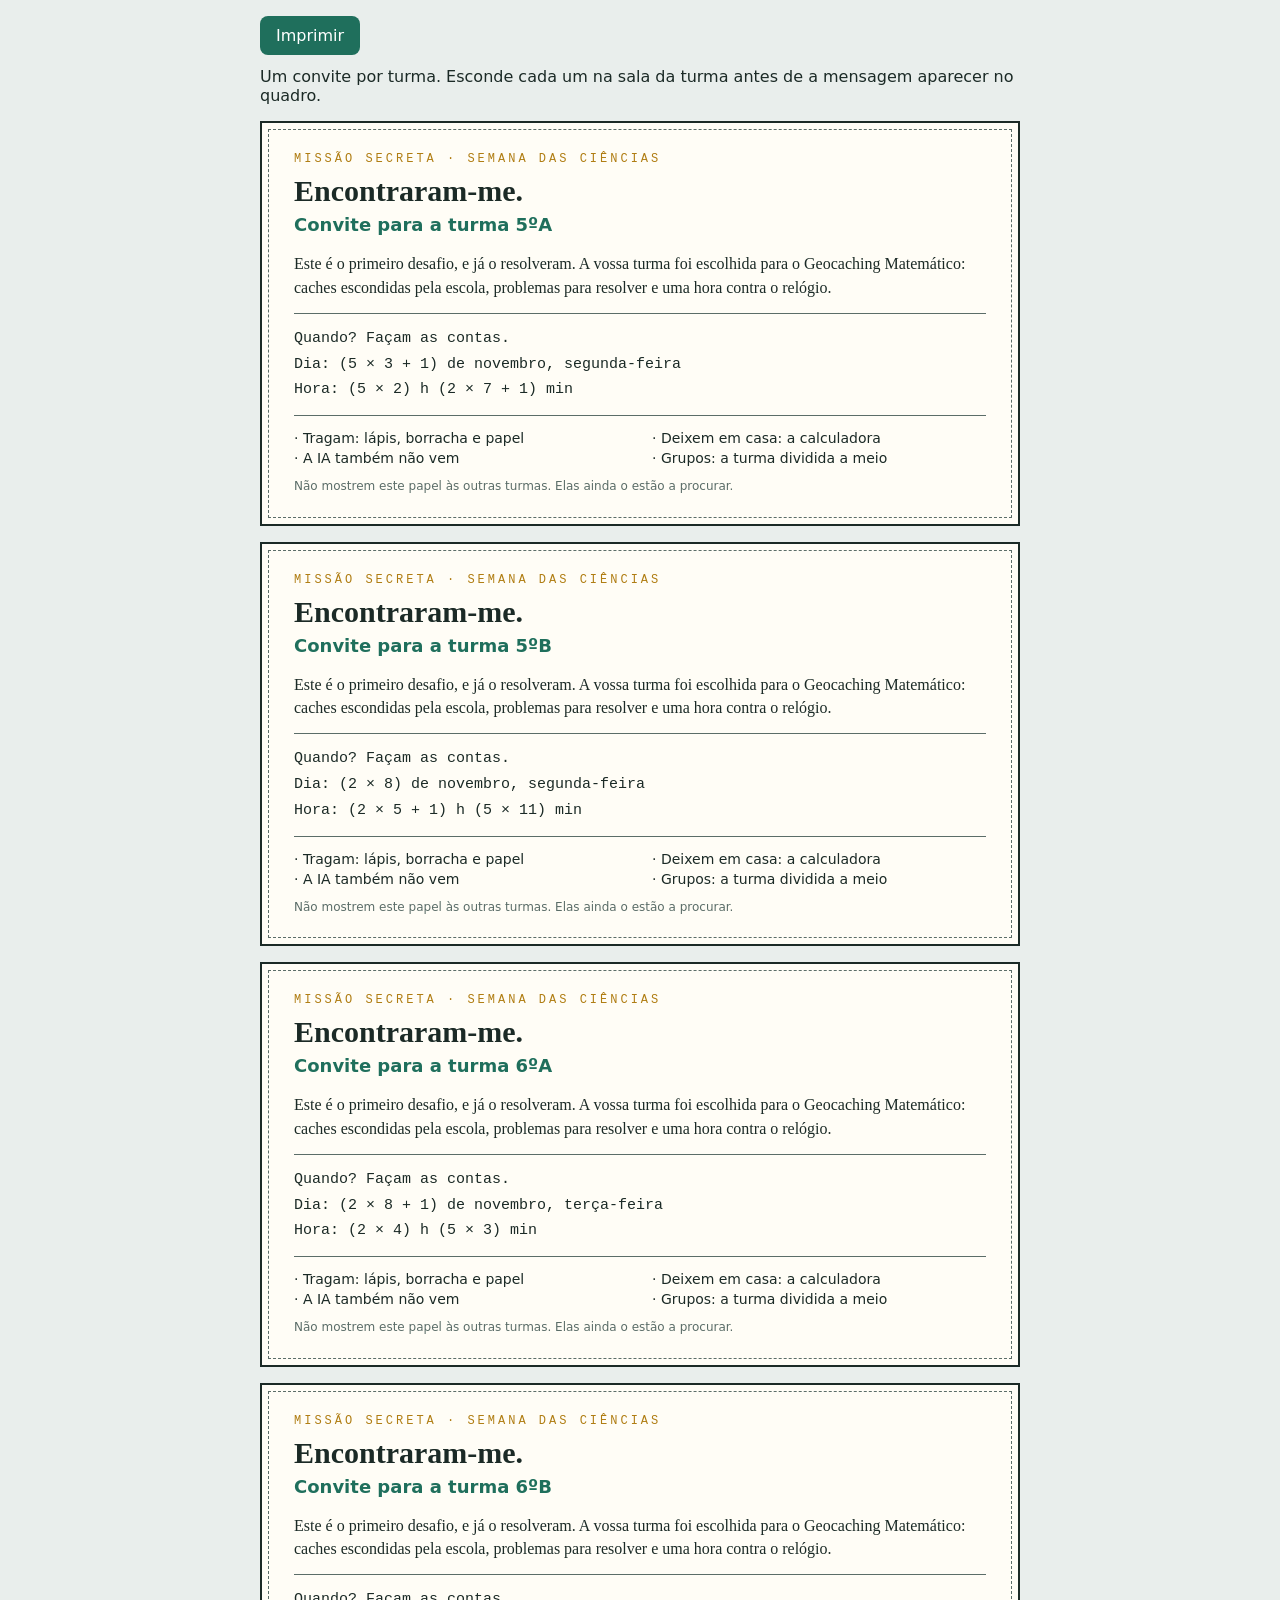
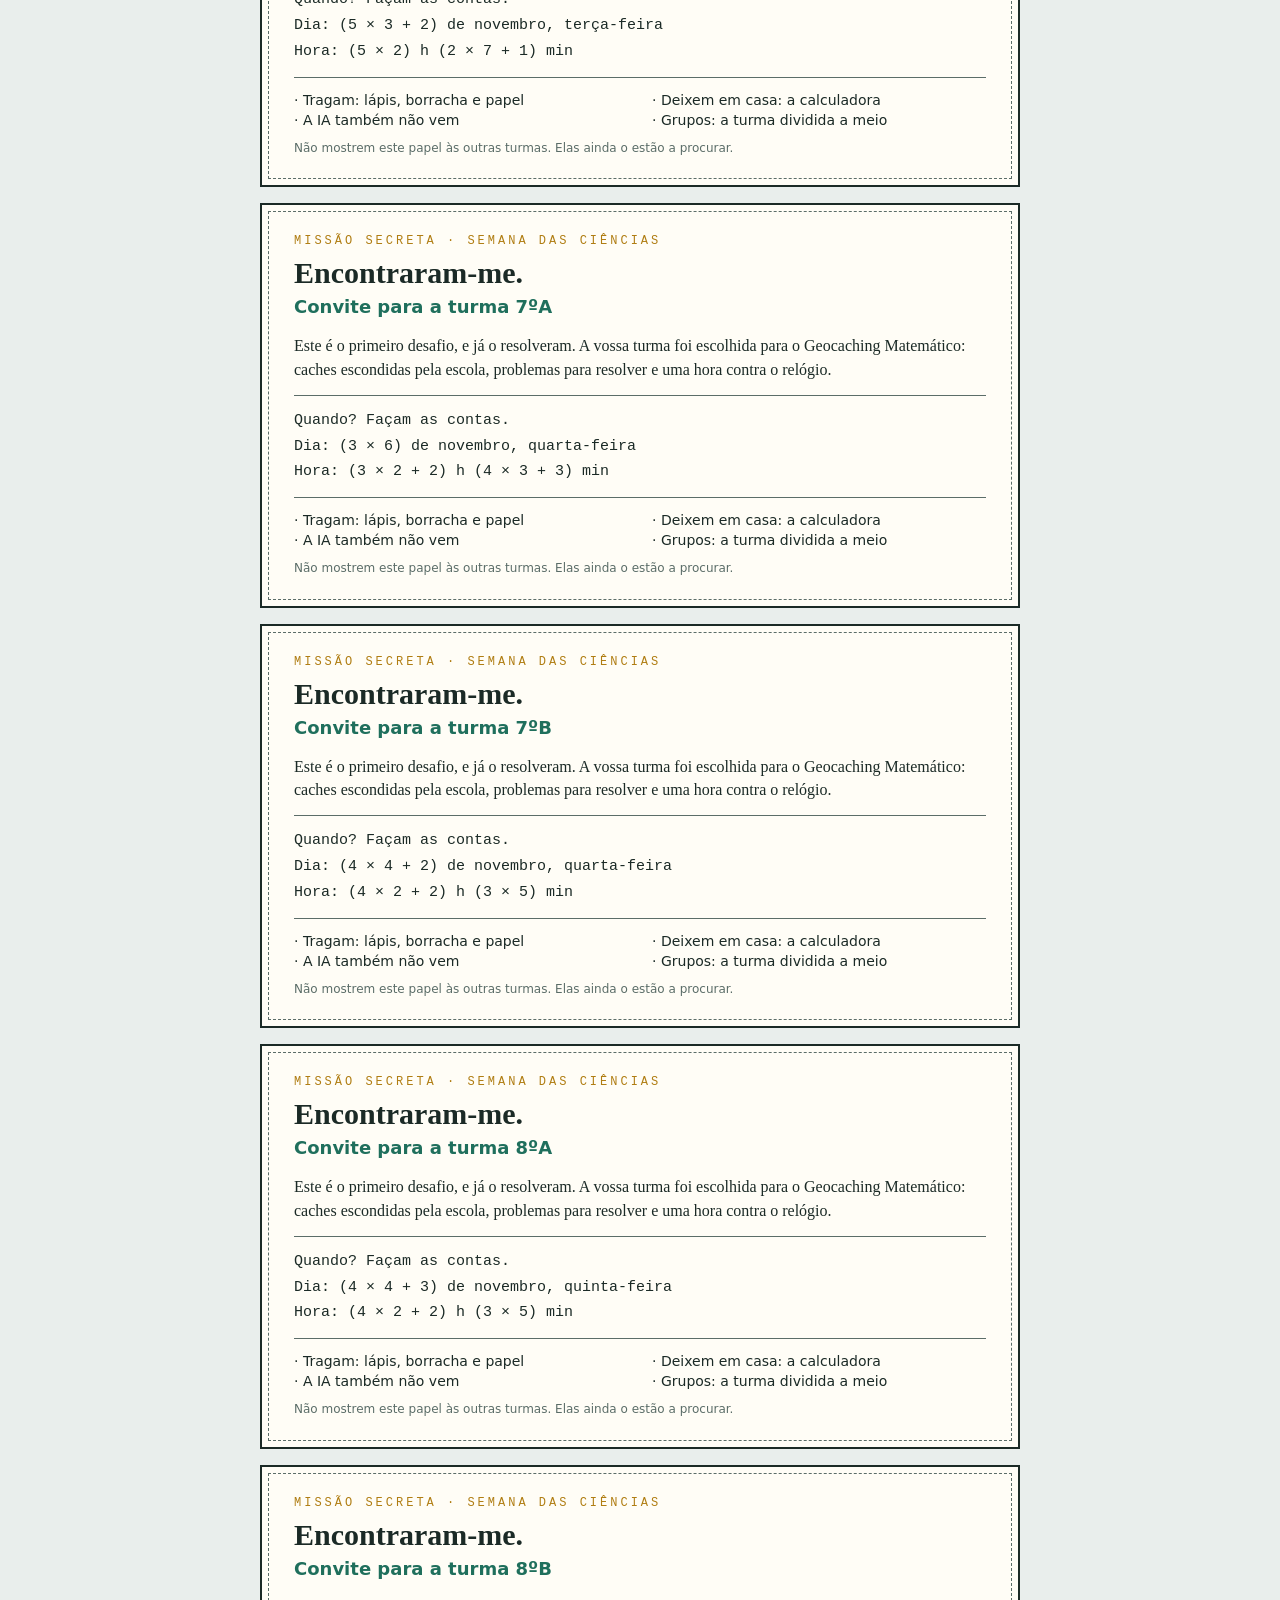
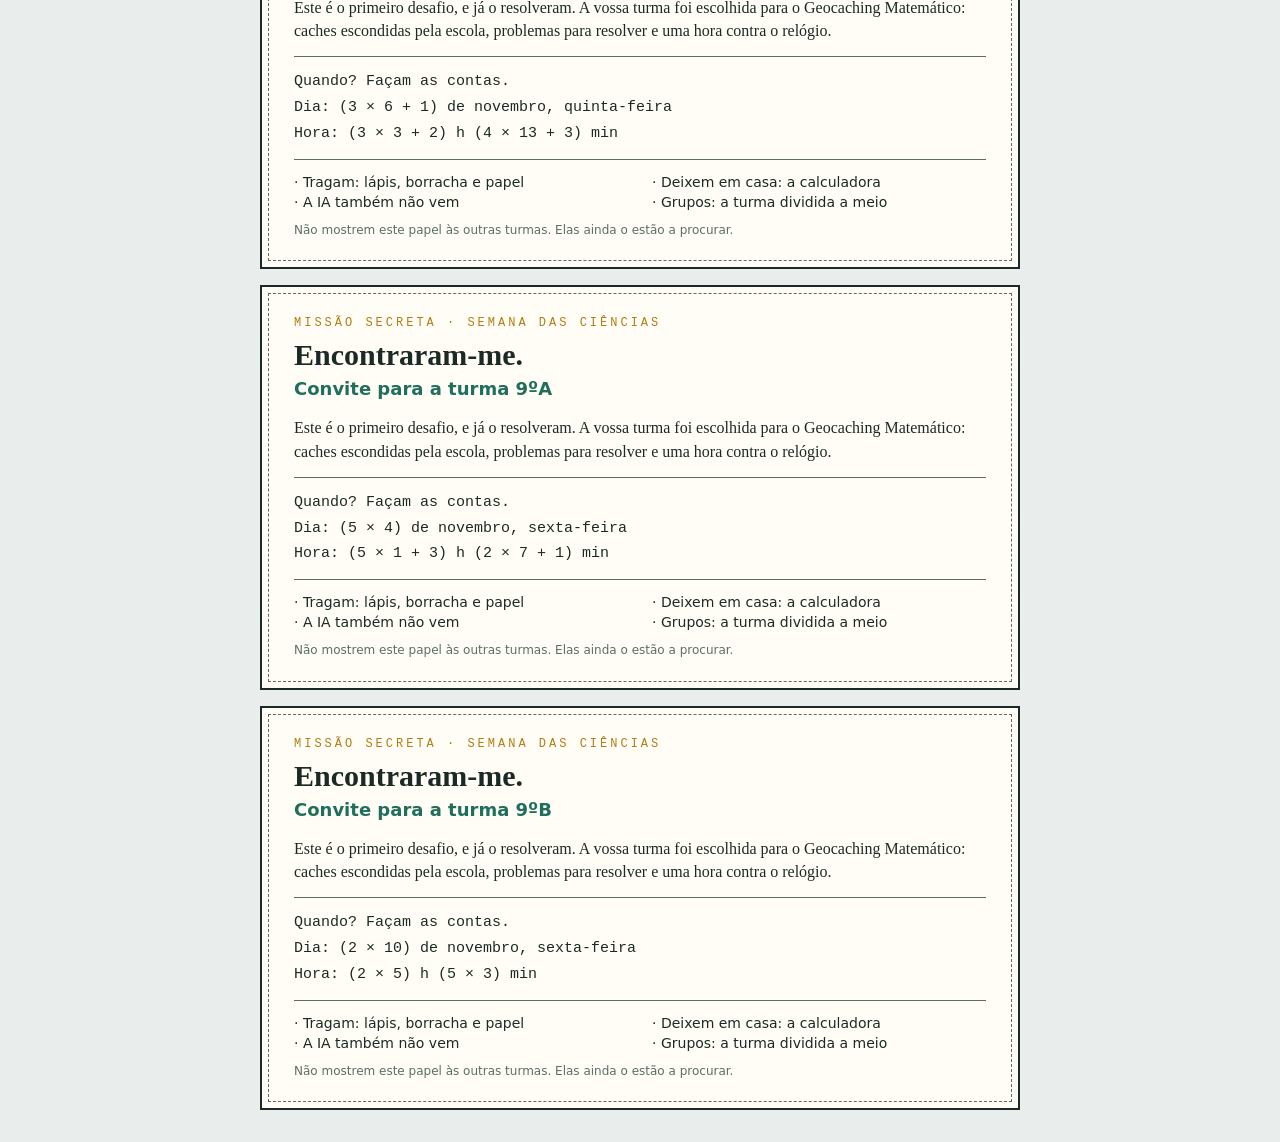
==== convites.html @ b99a8ebe "Área do dono em direto, deteção de saídas da app, convites e ecrã dos quadros - Os tablets enviam o " ====
<!doctype html>
<html lang="pt-PT">
<head>
  <meta charset="utf-8">
  <meta name="viewport" content="width=device-width, initial-scale=1">
  <title>Convites Secretos</title>
  <style>
    /* Um convite por turma, dois por folha A4, para esconder na sala. */
    :root { --tinta: #1b2a26; --suave: #5b6d68; --verde: #1f6f5c; --ouro: #b07d12; --papel: #fffdf6; }
    * { box-sizing: border-box; }
    body { margin: 0; padding-block: 16px; padding-inline: 16px; background: #e9eeec; color: var(--tinta); font-family: Georgia, "Times New Roman", serif; }
    .barra { max-width: 760px; margin: 0 auto 16px; font-family: system-ui, sans-serif; display: flex; gap: 12px; align-items: center; flex-wrap: wrap; }
    .barra button { font: inherit; padding: 10px 16px; border: 0; border-radius: 8px; background: var(--verde); color: #fff; cursor: pointer; }
    .convite {
      max-width: 760px; margin: 0 auto 16px; background: var(--papel);
      border: 2px solid var(--tinta); padding: 28px 32px; position: relative; break-inside: avoid;
    }
    .convite::before { content: ""; position: absolute; inset: 6px; border: 1px dashed var(--suave); pointer-events: none; }
    .selo { font-family: ui-monospace, Menlo, Consolas, monospace; font-size: 12px; letter-spacing: .25em; text-transform: uppercase; color: var(--ouro); margin: 0; }
    h2 { font-size: 30px; margin: 6px 0 4px; }
    .turma { font-family: system-ui, sans-serif; font-weight: 800; color: var(--verde); font-size: 18px; margin: 0 0 14px; }
    p { margin: 0 0 10px; line-height: 1.45; font-size: 16px; }
    .enigma { border-top: 1px solid var(--suave); border-bottom: 1px solid var(--suave); padding: 10px 0; margin: 14px 0; }
    .enigma p { font-family: ui-monospace, Menlo, Consolas, monospace; font-size: 15px; margin: 4px 0; }
    .regras { font-family: system-ui, sans-serif; font-size: 14px; display: grid; grid-template-columns: 1fr 1fr; gap: 4px 24px; margin: 10px 0; padding: 0; list-style: none; }
    .rodape { font-family: system-ui, sans-serif; font-size: 12px; color: var(--suave); margin: 12px 0 0; }
    @media (max-width: 600px) { .regras { grid-template-columns: 1fr; } .convite { padding: 20px; } }
    @media print {
      body { background: #fff; padding: 0; }
      .barra { display: none; }
      .convite { margin: 0 0 8mm; max-width: none; }
      .convite:nth-of-type(2n) { break-after: page; }
    }
  </style>
</head>
<body>
  <div class="barra">
    <button type="button" onclick="window.print()">Imprimir</button>
    <span>Um convite por turma. Esconde cada um na sala da turma antes de a mensagem aparecer no quadro.</span>
  </div>
  <div id="convites"></div>

  <script src="dados/caches.js"></script>
  <script>
    (function () {
      var D = window.JOGO;
      var MESES = ['janeiro', 'fevereiro', 'março', 'abril', 'maio', 'junho', 'julho', 'agosto', 'setembro', 'outubro', 'novembro', 'dezembro'];
      var DIAS = ['domingo', 'segunda-feira', 'terça-feira', 'quarta-feira', 'quinta-feira', 'sexta-feira', 'sábado'];

      function hash(t) {
        var h = 2166136261;
        for (var i = 0; i < t.length; i++) { h ^= t.charCodeAt(i); h = Math.imul(h, 16777619); }
        return h >>> 0;
      }
      // Escreve um número como conta (ex.: 18 → "4 × 4 + 2"), diferente de turma para turma.
      function conta(n, semente) {
        if (n < 4) return String(n);
        var a = 2 + hash(semente) % 4;
        var b = Math.floor(n / a), c = n - a * b;
        return a + ' × ' + b + (c ? ' + ' + c : '');
      }
      function el(tag, texto, cls) {
        var n = document.createElement(tag);
        if (texto) n.textContent = texto;
        if (cls) n.className = cls;
        return n;
      }

      var zona = document.getElementById('convites');
      D.turmas.forEach(function (t) {
        var c = el('article', null, 'convite');
        c.appendChild(el('p', 'Missão secreta · ' + ((D.semana && D.semana.nome) || ''), 'selo'));
        c.appendChild(el('h2', 'Encontraram-me.'));
        c.appendChild(el('p', 'Convite para a turma ' + t.turma, 'turma'));
        c.appendChild(el('p', 'Este é o primeiro desafio, e já o resolveram. A vossa turma foi escolhida para o ' + D.titulo +
          ': caches escondidas pela escola, problemas para resolver e uma hora contra o relógio.'));

        var enigma = el('div', null, 'enigma');
        var s = t.sessao || {};
        if (s.dia) {
          var d = new Date(s.dia + 'T12:00:00');
          var hm = (s.hora || '').split(':').map(Number);
          enigma.appendChild(el('p', 'Quando? Façam as contas.'));
          enigma.appendChild(el('p', 'Dia:  (' + conta(d.getDate(), t.turma + 'd') + ') de ' + MESES[d.getMonth()] + ', ' + DIAS[d.getDay()]));
          if (hm.length === 2 && !isNaN(hm[0])) {
            enigma.appendChild(el('p', 'Hora: (' + conta(hm[0], t.turma + 'h') + ') h ' + (hm[1] ? '(' + conta(hm[1], t.turma + 'm') + ') min' : 'em ponto')));
          }
        } else {
          enigma.appendChild(el('p', 'Dia:  ____________________'));
          enigma.appendChild(el('p', 'Hora: ____________________'));
        }
        c.appendChild(enigma);

        var regras = el('ul', null, 'regras');
        ['Tragam: lápis, borracha e papel', 'Deixem em casa: a calculadora', 'A IA também não vem',
          (t.grupos || 1) === 2 ? 'Grupos: a turma dividida a meio' : 'Grupos: ' + (t.grupos || 1)]
          .forEach(function (r) { regras.appendChild(el('li', '· ' + r)); });
        c.appendChild(regras);
        c.appendChild(el('p', 'Não mostrem este papel às outras turmas. Elas ainda o estão a procurar.', 'rodape'));
        zona.appendChild(c);
      });
    })();
  </script>
</body>
</html>
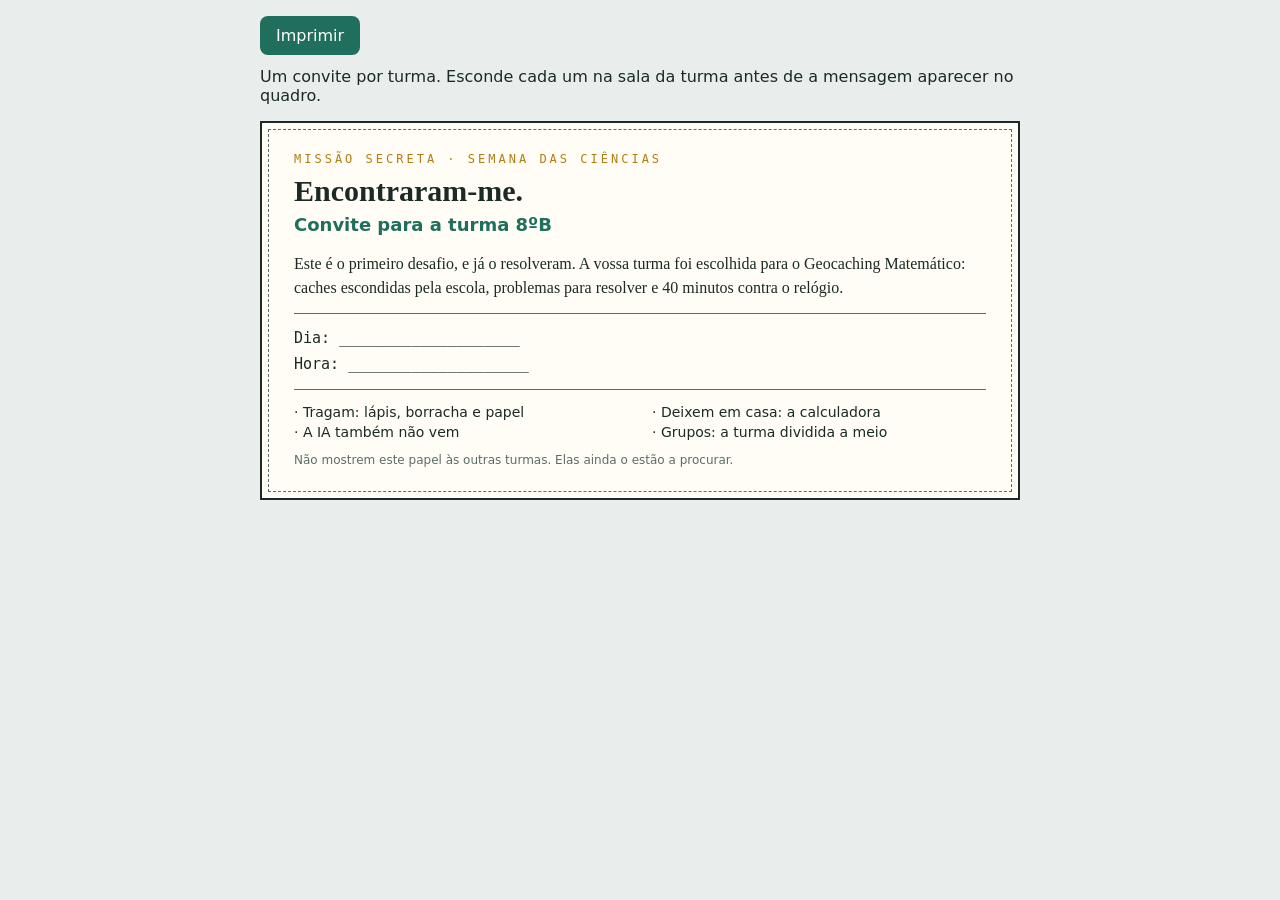
==== commit b3c1a351: "Tempo de jogo de 40 minutos O convite passa a usar o tempo da configuração em vez de "uma hora".  Co" ====
--- a/convites.html
+++ b/convites.html
@@ -40,7 +40,7 @@
   </div>
   <div id="convites"></div>
 
-  <script src="dados/caches.js"></script>
+  <script src="dados/jogo.js"></script>
   <script>
     (function () {
       var D = window.JOGO;
@@ -73,7 +73,7 @@
         c.appendChild(el('h2', 'Encontraram-me.'));
         c.appendChild(el('p', 'Convite para a turma ' + t.turma, 'turma'));
         c.appendChild(el('p', 'Este é o primeiro desafio, e já o resolveram. A vossa turma foi escolhida para o ' + D.titulo +
-          ': caches escondidas pela escola, problemas para resolver e uma hora contra o relógio.'));
+          ': caches escondidas pela escola, problemas para resolver e ' + (D.tempoLimiteMinutos ? D.tempoLimiteMinutos + ' minutos' : 'pouco tempo') + ' contra o relógio.'));
 
         var enigma = el('div', null, 'enigma');
         var s = t.sessao || {};
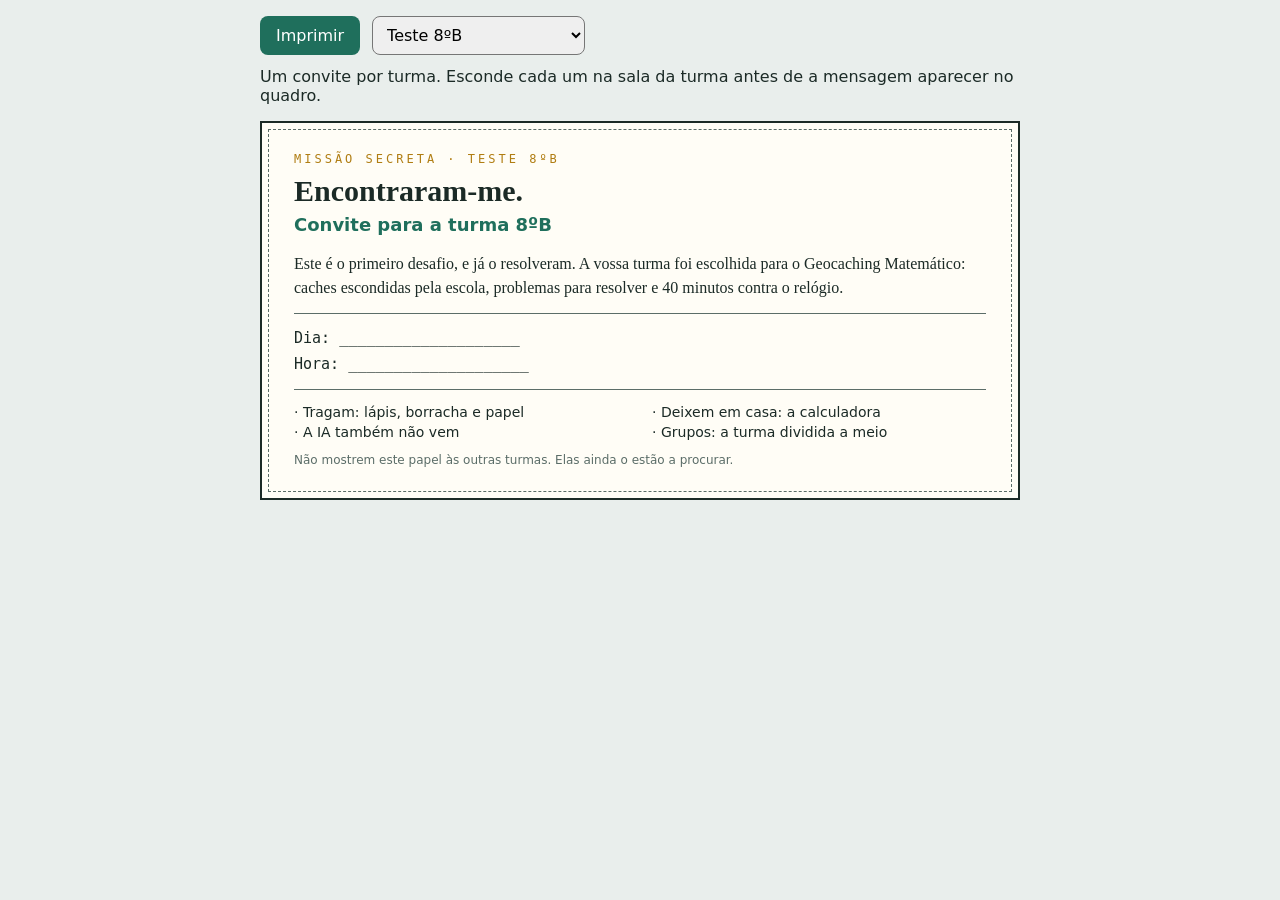
==== commit a93ae9c5: "Três eventos na mesma app: Teste 8ºB, Semana das Ciências e Dia da Matemática - O conteúdo passa a e" ====
--- a/convites.html
+++ b/convites.html
@@ -10,6 +10,7 @@
     * { box-sizing: border-box; }
     body { margin: 0; padding-block: 16px; padding-inline: 16px; background: #e9eeec; color: var(--tinta); font-family: Georgia, "Times New Roman", serif; }
     .barra { max-width: 760px; margin: 0 auto 16px; font-family: system-ui, sans-serif; display: flex; gap: 12px; align-items: center; flex-wrap: wrap; }
+    .barra select { font: inherit; padding: 8px 10px; border-radius: 8px; }
     .barra button { font: inherit; padding: 10px 16px; border: 0; border-radius: 8px; background: var(--verde); color: #fff; cursor: pointer; }
     .convite {
       max-width: 760px; margin: 0 auto 16px; background: var(--papel);
@@ -43,7 +44,11 @@
   <script src="dados/jogo.js"></script>
   <script>
     (function () {
-      var D = window.JOGO;
+      var J = window.JOGO;
+      var eventos = J.eventos || [];
+      var pedido = new URLSearchParams(location.search).get('evento');
+      var EV = eventos.filter(function (e) { return e.id === pedido; })[0] || eventos[0] || { turmas: [] };
+      var D = Object.assign({}, J, EV);
       var MESES = ['janeiro', 'fevereiro', 'março', 'abril', 'maio', 'junho', 'julho', 'agosto', 'setembro', 'outubro', 'novembro', 'dezembro'];
       var DIAS = ['domingo', 'segunda-feira', 'terça-feira', 'quarta-feira', 'quinta-feira', 'sexta-feira', 'sábado'];
 
@@ -66,10 +71,21 @@
         return n;
       }
 
+      // Escolher o evento (um convite por turma desse evento).
+      var sel = document.createElement('select');
+      sel.setAttribute('aria-label', 'Evento');
+      eventos.forEach(function (e) {
+        var o = document.createElement('option');
+        o.value = e.id; o.textContent = e.nome; o.selected = e.id === EV.id;
+        sel.appendChild(o);
+      });
+      sel.addEventListener('change', function () { location.search = '?evento=' + encodeURIComponent(sel.value); });
+      document.querySelector('.barra').insertBefore(sel, document.querySelector('.barra span'));
+
       var zona = document.getElementById('convites');
       D.turmas.forEach(function (t) {
         var c = el('article', null, 'convite');
-        c.appendChild(el('p', 'Missão secreta · ' + ((D.semana && D.semana.nome) || ''), 'selo'));
+        c.appendChild(el('p', 'Missão secreta · ' + ((D.semana && D.semana.nome) || D.nome || ''), 'selo'));
         c.appendChild(el('h2', 'Encontraram-me.'));
         c.appendChild(el('p', 'Convite para a turma ' + t.turma, 'turma'));
         c.appendChild(el('p', 'Este é o primeiro desafio, e já o resolveram. A vossa turma foi escolhida para o ' + D.titulo +
